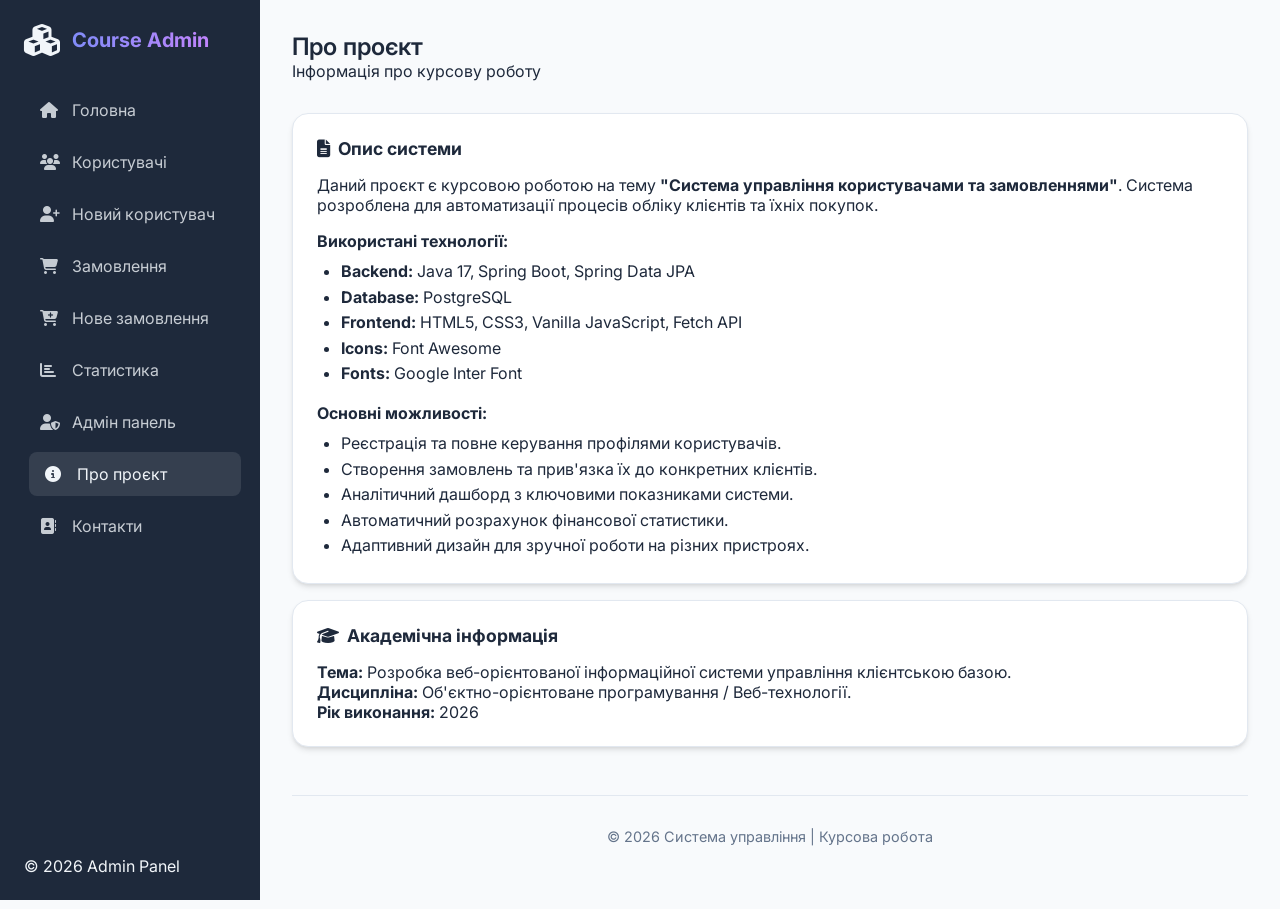
==== src/main/resources/static/about.html @ dce7942c "Initial commit" ====
<!DOCTYPE html>
<html lang="uk">
<head>
    <meta charset="UTF-8">
    <meta name="viewport" content="width=device-width, initial-scale=1.0">
    <title>Про проєкт | Система управління</title>
    <link rel="stylesheet" href="style.css">
    <link href="https://fonts.googleapis.com/css2?family=Inter:wght@300;400;500;600;700&display=swap" rel="stylesheet">
    <link rel="stylesheet" href="https://cdnjs.cloudflare.com/ajax/libs/font-awesome/6.4.0/css/all.min.css">
</head>
<body>
    <nav class="sidebar" id="sidebar"></nav>

    <div class="main-wrapper">
        <header>
            <div class="page-title">
                <h1>Про проєкт</h1>
                <p>Інформація про курсову роботу</p>
            </div>
        </header>

        <div class="card">
            <h3><i class="fas fa-file-alt"></i> Опис системи</h3>
            <p>Даний проєкт є курсовою роботою на тему <strong>"Система управління користувачами та замовленнями"</strong>. Система розроблена для автоматизації процесів обліку клієнтів та їхніх покупок.</p>
            
            <h4 class="mt-4">Використані технології:</h4>
            <ul style="margin-left: 1.5rem; margin-top: 0.5rem; line-height: 1.6;">
                <li><strong>Backend:</strong> Java 17, Spring Boot, Spring Data JPA</li>
                <li><strong>Database:</strong> PostgreSQL</li>
                <li><strong>Frontend:</strong> HTML5, CSS3, Vanilla JavaScript, Fetch API</li>
                <li><strong>Icons:</strong> Font Awesome</li>
                <li><strong>Fonts:</strong> Google Inter Font</li>
            </ul>

            <h4 class="mt-4">Основні можливості:</h4>
            <ul style="margin-left: 1.5rem; margin-top: 0.5rem; line-height: 1.6;">
                <li>Реєстрація та повне керування профілями користувачів.</li>
                <li>Створення замовлень та прив'язка їх до конкретних клієнтів.</li>
                <li>Аналітичний дашборд з ключовими показниками системи.</li>
                <li>Автоматичний розрахунок фінансової статистики.</li>
                <li>Адаптивний дизайн для зручної роботи на різних пристроях.</li>
            </ul>
        </div>

        <div class="card mt-4">
            <h3><i class="fas fa-graduation-cap"></i> Академічна інформація</h3>
            <p><strong>Тема:</strong> Розробка веб-орієнтованої інформаційної системи управління клієнтською базою.</p>
            <p><strong>Дисципліна:</strong> Об'єктно-орієнтоване програмування / Веб-технології.</p>
            <p><strong>Рік виконання:</strong> 2026</p>
        </div>

        <footer>
            <p>&copy; 2026 Система управління | Курсова робота</p>
        </footer>
    </div>

    <script src="app.js"></script>
</body>
</html>
---- src/main/resources/static/style.css ----
:root {
    --primary-color: #6366f1;
    --primary-hover: #4f46e5;
    --secondary-color: #a855f7;
    --bg-color: #f8fafc;
    --sidebar-bg: #1e293b;
    --sidebar-text: #f1f5f9;
    --card-bg: #ffffff;
    --text-main: #1e293b;
    --text-muted: #64748b;
    --success: #10b981;
    --danger: #ef4444;
    --warning: #f59e0b;
    --border-color: #e2e8f0;
    --shadow: 0 4px 6px -1px rgb(0 0 0 / 0.1), 0 2px 4px -2px rgb(0 0 0 / 0.1);
    --transition: all 0.3s ease;
}

* {
    margin: 0;
    padding: 0;
    box-sizing: border-box;
    font-family: 'Inter', sans-serif;
}

body {
    background-color: var(--bg-color);
    color: var(--text-main);
    display: flex;
    min-height: 100vh;
}

/* Sidebar Styles */
.sidebar {
    width: 260px;
    background-color: var(--sidebar-bg);
    color: var(--sidebar-text);
    padding: 1.5rem;
    display: flex;
    flex-direction: column;
    position: fixed;
    height: 100vh;
    z-index: 100;
}

.sidebar-header {
    margin-bottom: 2rem;
    display: flex;
    align-items: center;
    gap: 0.75rem;
}

.sidebar-header h2 {
    font-size: 1.25rem;
    font-weight: 700;
    background: linear-gradient(to right, #818cf8, #c084fc);
    -webkit-background-clip: text;
    -webkit-text-fill-color: transparent;
}

.nav-menu {
    list-style: none;
    flex-grow: 1;
}

.nav-item {
    margin-bottom: 0.5rem;
}

.nav-link {
    display: flex;
    align-items: center;
    gap: 0.75rem;
    padding: 0.75rem 1rem;
    color: var(--sidebar-text);
    text-decoration: none;
    border-radius: 0.5rem;
    transition: var(--transition);
    opacity: 0.8;
}

.nav-link:hover, .nav-link.active {
    background-color: rgba(255, 255, 255, 0.1);
    opacity: 1;
    transform: translateX(5px);
}

.nav-link i {
    width: 20px;
}

/* Main Content Area */
.main-wrapper {
    margin-left: 260px;
    flex-grow: 1;
    padding: 2rem;
}

header {
    display: flex;
    justify-content: space-between;
    align-items: center;
    margin-bottom: 2rem;
}

.page-title h1 {
    font-size: 1.5rem;
    font-weight: 600;
}

.user-profile {
    display: flex;
    align-items: center;
    gap: 1rem;
}

/* Cards & Grid */
.grid {
    display: grid;
    grid-template-columns: repeat(auto-fit, minmax(300px, 1fr));
    gap: 1.5rem;
    margin-bottom: 2rem;
}

.card {
    background: var(--card-bg);
    padding: 1.5rem;
    border-radius: 1rem;
    box-shadow: var(--shadow);
    border: 1px solid var(--border-color);
    animation: fadeIn 0.5s ease;
}

.card h3 {
    margin-bottom: 1rem;
    font-size: 1.1rem;
    color: var(--text-main);
    display: flex;
    align-items: center;
    gap: 0.5rem;
}

.stat-value {
    font-size: 2rem;
    font-weight: 700;
    color: var(--primary-color);
}

/* Forms */
.form-group {
    margin-bottom: 1.25rem;
}

label {
    display: block;
    margin-bottom: 0.5rem;
    font-weight: 500;
    font-size: 0.9rem;
}

input, select, textarea {
    width: 100%;
    padding: 0.75rem 1rem;
    border: 1px solid var(--border-color);
    border-radius: 0.5rem;
    outline: none;
    transition: var(--transition);
}

input:focus {
    border-color: var(--primary-color);
    box-shadow: 0 0 0 3px rgba(99, 102, 241, 0.2);
}

/* Buttons */
.btn {
    padding: 0.75rem 1.5rem;
    border-radius: 0.5rem;
    border: none;
    font-weight: 600;
    cursor: pointer;
    transition: var(--transition);
    display: inline-flex;
    align-items: center;
    gap: 0.5rem;
    text-decoration: none;
}

.btn-primary {
    background-color: var(--primary-color);
    color: white;
}

.btn-primary:hover {
    background-color: var(--primary-hover);
}

.btn-danger {
    background-color: var(--danger);
    color: white;
}

.btn-success {
    background-color: var(--success);
    color: white;
}

.btn-sm {
    padding: 0.4rem 0.8rem;
    font-size: 0.85rem;
}

/* Tables */
.table-container {
    overflow-x: auto;
}

table {
    width: 100%;
    border-collapse: collapse;
    margin-top: 1rem;
}

th {
    text-align: left;
    padding: 1rem;
    background-color: #f1f5f9;
    font-weight: 600;
    color: var(--text-muted);
    font-size: 0.85rem;
    text-transform: uppercase;
}

td {
    padding: 1rem;
    border-bottom: 1px solid var(--border-color);
    font-size: 0.95rem;
}

tr:hover {
    background-color: #f8fafc;
}

/* Status Badges */
.badge {
    padding: 0.25rem 0.6rem;
    border-radius: 1rem;
    font-size: 0.75rem;
    font-weight: 600;
}

.badge-new { background: #e0f2fe; color: #0369a1; }
.badge-done { background: #dcfce7; color: #15803d; }

/* Utilities */
.text-center { text-align: center; }
.mt-4 { margin-top: 1rem; }

@keyframes fadeIn {
    from { opacity: 0; transform: translateY(10px); }
    to { opacity: 1; transform: translateY(0); }
}

/* Notifications */
#notification {
    position: fixed;
    top: 20px;
    right: 20px;
    padding: 1rem 2rem;
    border-radius: 0.5rem;
    color: white;
    box-shadow: var(--shadow);
    z-index: 1000;
    display: none;
    animation: slideIn 0.3s ease;
}

@keyframes slideIn {
    from { transform: translateX(100%); }
    to { transform: translateX(0); }
}

/* Loader */
.loader {
    width: 48px;
    height: 48px;
    border: 5px solid #FFF;
    border-bottom-color: var(--primary-color);
    border-radius: 50%;
    display: inline-block;
    box-sizing: border-box;
    animation: rotation 1s linear infinite;
}

@keyframes rotation {
    0% { transform: rotate(0deg); }
    100% { transform: rotate(360deg); }
}

.loading-overlay {
    position: fixed;
    top: 0; left: 0; width: 100%; height: 100%;
    background: rgba(255,255,255,0.7);
    display: flex;
    justify-content: center;
    align-items: center;
    z-index: 9999;
    display: none;
}

/* Footer */
footer {
    margin-top: 3rem;
    padding: 2rem 0;
    border-top: 1px solid var(--border-color);
    color: var(--text-muted);
    font-size: 0.9rem;
    text-align: center;
}

/* Responsive */
@media (max-width: 768px) {
    .sidebar {
        width: 70px;
        padding: 1rem 0.5rem;
    }
    .sidebar-header h2, .nav-link span {
        display: none;
    }
    .main-wrapper {
        margin-left: 70px;
    }
}
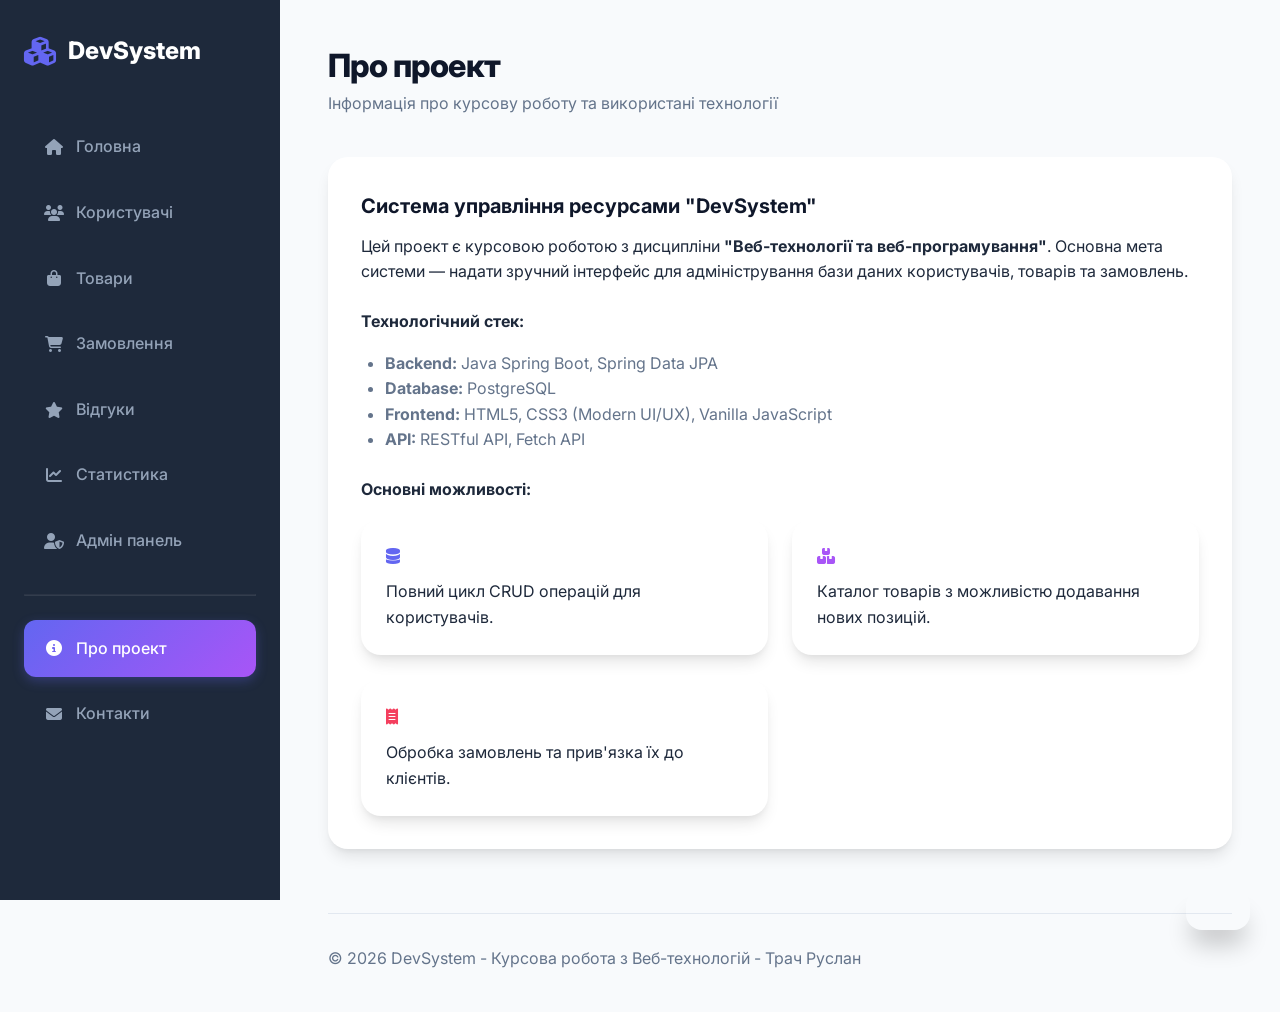
==== commit 2931af71: "Kursova" ====
--- a/src/main/resources/static/about.html
+++ b/src/main/resources/static/about.html
@@ -3,57 +3,59 @@
 <head>
     <meta charset="UTF-8">
     <meta name="viewport" content="width=device-width, initial-scale=1.0">
-    <title>Про проєкт | Система управління</title>
+    <title>DevSystem | Про проект</title>
     <link rel="stylesheet" href="style.css">
-    <link href="https://fonts.googleapis.com/css2?family=Inter:wght@300;400;500;600;700&display=swap" rel="stylesheet">
+    <link href="https://fonts.googleapis.com/css2?family=Inter:wght@300;400;500;600;700;800&display=swap" rel="stylesheet">
     <link rel="stylesheet" href="https://cdnjs.cloudflare.com/ajax/libs/font-awesome/6.4.0/css/all.min.css">
 </head>
 <body>
-    <nav class="sidebar" id="sidebar"></nav>
+    <div class="app-container">
+        <aside class="sidebar" id="sidebar"></aside>
 
-    <div class="main-wrapper">
-        <header>
-            <div class="page-title">
-                <h1>Про проєкт</h1>
-                <p>Інформація про курсову роботу</p>
+        <main class="main-content">
+            <header>
+                <div class="page-title animate">
+                    <h1>Про проект</h1>
+                    <p>Інформація про курсову роботу та використані технології</p>
+                </div>
+            </header>
+
+            <div class="card animate">
+                <h3 class="card-title">Система управління ресурсами "DevSystem"</h3>
+                <p>Цей проект є курсовою роботою з дисципліни <strong>"Веб-технології та веб-програмування"</strong>. Основна мета системи — надати зручний інтерфейс для адміністрування бази даних користувачів, товарів та замовлень.</p>
+                
+                <h4 style="margin: 1.5rem 0 1rem;">Технологічний стек:</h4>
+                <ul style="list-style: disc; margin-left: 1.5rem; color: var(--text-muted);">
+                    <li><strong>Backend:</strong> Java Spring Boot, Spring Data JPA</li>
+                    <li><strong>Database:</strong> PostgreSQL</li>
+                    <li><strong>Frontend:</strong> HTML5, CSS3 (Modern UI/UX), Vanilla JavaScript</li>
+                    <li><strong>API:</strong> RESTful API, Fetch API</li>
+                </ul>
+
+                <h4 style="margin: 1.5rem 0 1rem;">Основні можливості:</h4>
+                <div class="grid">
+                    <div class="card" style="padding: 1.5rem;">
+                        <i class="fas fa-database" style="color: var(--primary);"></i>
+                        <p style="margin-top: 10px;">Повний цикл CRUD операцій для користувачів.</p>
+                    </div>
+                    <div class="card" style="padding: 1.5rem;">
+                        <i class="fas fa-boxes" style="color: var(--secondary);"></i>
+                        <p style="margin-top: 10px;">Каталог товарів з можливістю додавання нових позицій.</p>
+                    </div>
+                    <div class="card" style="padding: 1.5rem;">
+                        <i class="fas fa-receipt" style="color: var(--accent);"></i>
+                        <p style="margin-top: 10px;">Обробка замовлень та прив'язка їх до клієнтів.</p>
+                    </div>
+                </div>
             </div>
-        </header>
 
-        <div class="card">
-            <h3><i class="fas fa-file-alt"></i> Опис системи</h3>
-            <p>Даний проєкт є курсовою роботою на тему <strong>"Система управління користувачами та замовленнями"</strong>. Система розроблена для автоматизації процесів обліку клієнтів та їхніх покупок.</p>
-            
-            <h4 class="mt-4">Використані технології:</h4>
-            <ul style="margin-left: 1.5rem; margin-top: 0.5rem; line-height: 1.6;">
-                <li><strong>Backend:</strong> Java 17, Spring Boot, Spring Data JPA</li>
-                <li><strong>Database:</strong> PostgreSQL</li>
-                <li><strong>Frontend:</strong> HTML5, CSS3, Vanilla JavaScript, Fetch API</li>
-                <li><strong>Icons:</strong> Font Awesome</li>
-                <li><strong>Fonts:</strong> Google Inter Font</li>
-            </ul>
-
-            <h4 class="mt-4">Основні можливості:</h4>
-            <ul style="margin-left: 1.5rem; margin-top: 0.5rem; line-height: 1.6;">
-                <li>Реєстрація та повне керування профілями користувачів.</li>
-                <li>Створення замовлень та прив'язка їх до конкретних клієнтів.</li>
-                <li>Аналітичний дашборд з ключовими показниками системи.</li>
-                <li>Автоматичний розрахунок фінансової статистики.</li>
-                <li>Адаптивний дизайн для зручної роботи на різних пристроях.</li>
-            </ul>
-        </div>
-
-        <div class="card mt-4">
-            <h3><i class="fas fa-graduation-cap"></i> Академічна інформація</h3>
-            <p><strong>Тема:</strong> Розробка веб-орієнтованої інформаційної системи управління клієнтською базою.</p>
-            <p><strong>Дисципліна:</strong> Об'єктно-орієнтоване програмування / Веб-технології.</p>
-            <p><strong>Рік виконання:</strong> 2026</p>
-        </div>
-
-        <footer>
-            <p>&copy; 2026 Система управління | Курсова робота</p>
-        </footer>
+            <footer style="margin-top: 4rem; padding-top: 2rem; border-top: 1px solid var(--border); color: var(--text-muted);">
+                <p>&copy; 2026 DevSystem - Курсова робота з Веб-технологій - Трач Руслан</p>
+            </footer>
+        </main>
     </div>
 
+    <div id="notification"></div>
     <script src="app.js"></script>
 </body>
-</html>
+</html>
--- a/src/main/resources/static/style.css
+++ b/src/main/resources/static/style.css
@@ -1,333 +1,453 @@
 :root {
-    --primary-color: #6366f1;
-    --primary-hover: #4f46e5;
-    --secondary-color: #a855f7;
-    --bg-color: #f8fafc;
-    --sidebar-bg: #1e293b;
-    --sidebar-text: #f1f5f9;
-    --card-bg: #ffffff;
+    --primary: #6366f1;
+    --primary-dark: #4f46e5;
+    --secondary: #a855f7;
+    --accent: #f43f5e;
+    --bg-body: #f8fafc;
+    --bg-card: #ffffff;
     --text-main: #1e293b;
     --text-muted: #64748b;
-    --success: #10b981;
-    --danger: #ef4444;
-    --warning: #f59e0b;
-    --border-color: #e2e8f0;
-    --shadow: 0 4px 6px -1px rgb(0 0 0 / 0.1), 0 2px 4px -2px rgb(0 0 0 / 0.1);
-    --transition: all 0.3s ease;
+    --border: #e2e8f0;
+    --shadow: 0 10px 15px -3px rgba(0, 0, 0, 0.1), 0 4px 6px -2px rgba(0, 0, 0, 0.05);
+    --gradient: linear-gradient(135deg, #6366f1 0%, #a855f7 100%);
+    --gradient-hover: linear-gradient(135deg, #4f46e5 0%, #9333ea 100%);
 }
 
 * {
     margin: 0;
     padding: 0;
     box-sizing: border-box;
+}
+
+body {
     font-family: 'Inter', sans-serif;
-}
-
-body {
-    background-color: var(--bg-color);
+    background-color: var(--bg-body);
     color: var(--text-main);
+    line-height: 1.6;
+    overflow-x: hidden;
+}
+
+a {
+    text-decoration: none;
+    color: inherit;
+}
+
+ul {
+    list-style: none;
+}
+
+/* Layout */
+.app-container {
     display: flex;
     min-height: 100vh;
 }
 
-/* Sidebar Styles */
+/* Sidebar */
 .sidebar {
-    width: 260px;
-    background-color: var(--sidebar-bg);
-    color: var(--sidebar-text);
-    padding: 1.5rem;
-    display: flex;
-    flex-direction: column;
+    width: 280px;
+    background: #1e293b;
+    color: #f1f5f9;
+    padding: 2rem 1.5rem;
     position: fixed;
     height: 100vh;
     z-index: 100;
-}
-
-.sidebar-header {
+    transition: transform 0.3s ease;
+}
+
+.logo {
+    display: flex;
+    align-items: center;
+    gap: 12px;
+    font-size: 1.5rem;
+    font-weight: 800;
+    margin-bottom: 3rem;
+    color: white;
+}
+
+.logo i {
+    color: var(--primary);
+    font-size: 1.8rem;
+}
+
+.nav-menu {
+    display: flex;
+    flex-direction: column;
+    gap: 0.5rem;
+}
+
+.nav-link {
+    display: flex;
+    align-items: center;
+    gap: 12px;
+    padding: 1rem 1.25rem;
+    border-radius: 12px;
+    color: #94a3b8;
+    font-weight: 500;
+    transition: all 0.3s ease;
+}
+
+.nav-link i {
+    width: 20px;
+    text-align: center;
+}
+
+.nav-link:hover {
+    background: rgba(255, 255, 255, 0.05);
+    color: white;
+    transform: translateX(5px);
+}
+
+.nav-link.active {
+    background: var(--gradient);
+    color: white;
+    box-shadow: 0 4px 12px rgba(99, 102, 241, 0.3);
+}
+
+/* Main Content */
+.main-content {
+    flex: 1;
+    margin-left: 280px;
+    padding: 2.5rem 3rem;
+    width: calc(100% - 280px);
+}
+
+header {
+    margin-bottom: 2.5rem;
+    display: flex;
+    justify-content: space-between;
+    align-items: center;
+}
+
+.page-title h1 {
+    font-size: 2rem;
+    font-weight: 800;
+    color: #0f172a;
+    letter-spacing: -0.025em;
+}
+
+.page-title p {
+    color: var(--text-muted);
+}
+
+/* Hero Section */
+.hero {
+    background: var(--gradient);
+    padding: 4rem 3rem;
+    border-radius: 24px;
+    color: white;
+    text-align: left;
+    margin-bottom: 3rem;
+    position: relative;
+    overflow: hidden;
+    box-shadow: 0 20px 25px -5px rgba(99, 102, 241, 0.2);
+}
+
+.hero::after {
+    content: '';
+    position: absolute;
+    top: -50%;
+    right: -10%;
+    width: 400px;
+    height: 400px;
+    background: rgba(255, 255, 255, 0.1);
+    border-radius: 50%;
+}
+
+.hero h2 {
+    font-size: 2.75rem;
+    margin-bottom: 1rem;
+    max-width: 600px;
+}
+
+.hero p {
+    font-size: 1.125rem;
+    opacity: 0.9;
+    max-width: 500px;
     margin-bottom: 2rem;
-    display: flex;
-    align-items: center;
-    gap: 0.75rem;
-}
-
-.sidebar-header h2 {
+}
+
+/* Stats Cards */
+.stats-grid {
+    display: grid;
+    grid-template-columns: repeat(auto-fit, minmax(240px, 1fr));
+    gap: 1.5rem;
+    margin-bottom: 3rem;
+}
+
+.stat-card {
+    background: white;
+    padding: 1.5rem;
+    border-radius: 20px;
+    box-shadow: var(--shadow);
+    display: flex;
+    align-items: center;
+    gap: 1.25rem;
+}
+
+.stat-icon {
+    width: 56px;
+    height: 56px;
+    border-radius: 16px;
+    display: flex;
+    align-items: center;
+    justify-content: center;
+    font-size: 1.5rem;
+}
+
+.stat-info h3 {
+    font-size: 0.875rem;
+    color: var(--text-muted);
+    font-weight: 500;
+}
+
+.stat-info .value {
+    font-size: 1.5rem;
+    font-weight: 700;
+    color: #0f172a;
+}
+
+/* Grid for general content */
+.grid {
+    display: grid;
+    grid-template-columns: repeat(auto-fill, minmax(320px, 1fr));
+    gap: 1.5rem;
+}
+
+.card {
+    background: var(--bg-card);
+    padding: 2rem;
+    border-radius: 20px;
+    box-shadow: var(--shadow);
+    transition: all 0.3s ease;
+    border: 1px solid transparent;
+}
+
+.card:hover {
+    transform: translateY(-8px);
+    border-color: var(--border);
+}
+
+.card-icon {
+    font-size: 2rem;
+    color: var(--primary);
+    margin-bottom: 1.5rem;
+}
+
+.card-title {
     font-size: 1.25rem;
     font-weight: 700;
-    background: linear-gradient(to right, #818cf8, #c084fc);
-    -webkit-background-clip: text;
-    -webkit-text-fill-color: transparent;
-}
-
-.nav-menu {
-    list-style: none;
-    flex-grow: 1;
-}
-
-.nav-item {
-    margin-bottom: 0.5rem;
-}
-
-.nav-link {
-    display: flex;
-    align-items: center;
-    gap: 0.75rem;
-    padding: 0.75rem 1rem;
-    color: var(--sidebar-text);
-    text-decoration: none;
-    border-radius: 0.5rem;
-    transition: var(--transition);
-    opacity: 0.8;
-}
-
-.nav-link:hover, .nav-link.active {
-    background-color: rgba(255, 255, 255, 0.1);
-    opacity: 1;
-    transform: translateX(5px);
-}
-
-.nav-link i {
-    width: 20px;
-}
-
-/* Main Content Area */
-.main-wrapper {
-    margin-left: 260px;
-    flex-grow: 1;
-    padding: 2rem;
-}
-
-header {
-    display: flex;
-    justify-content: space-between;
-    align-items: center;
-    margin-bottom: 2rem;
-}
-
-.page-title h1 {
-    font-size: 1.5rem;
-    font-weight: 600;
-}
-
-.user-profile {
-    display: flex;
-    align-items: center;
-    gap: 1rem;
-}
-
-/* Cards & Grid */
-.grid {
-    display: grid;
-    grid-template-columns: repeat(auto-fit, minmax(300px, 1fr));
-    gap: 1.5rem;
-    margin-bottom: 2rem;
-}
-
-.card {
-    background: var(--card-bg);
-    padding: 1.5rem;
-    border-radius: 1rem;
+    margin-bottom: 0.75rem;
+    color: #0f172a;
+}
+
+/* Table Design */
+.table-container {
+    background: white;
+    border-radius: 20px;
     box-shadow: var(--shadow);
-    border: 1px solid var(--border-color);
-    animation: fadeIn 0.5s ease;
-}
-
-.card h3 {
-    margin-bottom: 1rem;
-    font-size: 1.1rem;
-    color: var(--text-main);
-    display: flex;
-    align-items: center;
-    gap: 0.5rem;
-}
-
-.stat-value {
-    font-size: 2rem;
-    font-weight: 700;
-    color: var(--primary-color);
-}
-
-/* Forms */
-.form-group {
-    margin-bottom: 1.25rem;
-}
-
-label {
-    display: block;
-    margin-bottom: 0.5rem;
-    font-weight: 500;
-    font-size: 0.9rem;
-}
-
-input, select, textarea {
-    width: 100%;
-    padding: 0.75rem 1rem;
-    border: 1px solid var(--border-color);
-    border-radius: 0.5rem;
-    outline: none;
-    transition: var(--transition);
-}
-
-input:focus {
-    border-color: var(--primary-color);
-    box-shadow: 0 0 0 3px rgba(99, 102, 241, 0.2);
-}
-
-/* Buttons */
-.btn {
-    padding: 0.75rem 1.5rem;
-    border-radius: 0.5rem;
-    border: none;
-    font-weight: 600;
-    cursor: pointer;
-    transition: var(--transition);
-    display: inline-flex;
-    align-items: center;
-    gap: 0.5rem;
-    text-decoration: none;
-}
-
-.btn-primary {
-    background-color: var(--primary-color);
-    color: white;
-}
-
-.btn-primary:hover {
-    background-color: var(--primary-hover);
-}
-
-.btn-danger {
-    background-color: var(--danger);
-    color: white;
-}
-
-.btn-success {
-    background-color: var(--success);
-    color: white;
-}
-
-.btn-sm {
-    padding: 0.4rem 0.8rem;
-    font-size: 0.85rem;
-}
-
-/* Tables */
-.table-container {
-    overflow-x: auto;
+    overflow: hidden;
+    margin-top: 2rem;
 }
 
 table {
     width: 100%;
     border-collapse: collapse;
-    margin-top: 1rem;
 }
 
 th {
+    background: #f8fafc;
+    padding: 1.25rem 1.5rem;
     text-align: left;
-    padding: 1rem;
-    background-color: #f1f5f9;
+    font-size: 0.75rem;
+    font-weight: 700;
+    text-transform: uppercase;
+    color: #64748b;
+    border-bottom: 1px solid var(--border);
+}
+
+td {
+    padding: 1.25rem 1.5rem;
+    border-bottom: 1px solid var(--border);
+    font-size: 0.9375rem;
+}
+
+tr:last-child td {
+    border-bottom: none;
+}
+
+tr:hover td {
+    background: #f8fafc;
+}
+
+/* Form Styling */
+.form-container {
+    max-width: 700px;
+    margin: 0 auto;
+    background: white;
+    padding: 3rem;
+    border-radius: 24px;
+    box-shadow: var(--shadow);
+}
+
+.form-group {
+    margin-bottom: 1.5rem;
+}
+
+.form-group label {
+    display: block;
+    margin-bottom: 0.5rem;
     font-weight: 600;
-    color: var(--text-muted);
-    font-size: 0.85rem;
-    text-transform: uppercase;
-}
-
-td {
-    padding: 1rem;
-    border-bottom: 1px solid var(--border-color);
-    font-size: 0.95rem;
-}
-
-tr:hover {
-    background-color: #f8fafc;
-}
-
-/* Status Badges */
+    font-size: 0.875rem;
+    color: #334155;
+}
+
+.form-group input, 
+.form-group select, 
+.form-group textarea {
+    width: 100%;
+    padding: 0.875rem 1.25rem;
+    border: 2px solid #e2e8f0;
+    border-radius: 12px;
+    font-family: inherit;
+    font-size: 1rem;
+    transition: all 0.2s;
+}
+
+.form-group input:focus {
+    outline: none;
+    border-color: var(--primary);
+    box-shadow: 0 0 0 4px rgba(99, 102, 241, 0.1);
+}
+
+/* Button UI */
+.btn {
+    display: inline-flex;
+    align-items: center;
+    justify-content: center;
+    gap: 8px;
+    padding: 0.875rem 1.75rem;
+    border-radius: 12px;
+    font-weight: 700;
+    cursor: pointer;
+    transition: all 0.3s;
+    border: none;
+    font-family: inherit;
+    font-size: 0.9375rem;
+}
+
+.btn-primary {
+    background: var(--gradient);
+    color: white;
+}
+
+.btn-primary:hover {
+    background: var(--gradient-hover);
+    transform: translateY(-2px);
+    box-shadow: 0 10px 15px -3px rgba(99, 102, 241, 0.4);
+}
+
+.btn-danger {
+    background: #fee2e2;
+    color: #ef4444;
+}
+
+.btn-danger:hover {
+    background: #ef4444;
+    color: white;
+}
+
+.btn-outline {
+    background: transparent;
+    border: 2px solid var(--border);
+    color: var(--text-main);
+}
+
+.btn-outline:hover {
+    background: #f1f5f9;
+}
+
+/* Badges */
 .badge {
-    padding: 0.25rem 0.6rem;
-    border-radius: 1rem;
+    padding: 0.375rem 0.75rem;
+    border-radius: 8px;
     font-size: 0.75rem;
-    font-weight: 600;
-}
-
-.badge-new { background: #e0f2fe; color: #0369a1; }
-.badge-done { background: #dcfce7; color: #15803d; }
-
-/* Utilities */
-.text-center { text-align: center; }
-.mt-4 { margin-top: 1rem; }
-
-@keyframes fadeIn {
-    from { opacity: 0; transform: translateY(10px); }
-    to { opacity: 1; transform: translateY(0); }
+    font-weight: 700;
+}
+
+.badge-new { background: #dcfce7; color: #15803d; }
+.badge-pending { background: #fef9c3; color: #a16207; }
+
+/* Product Card specific */
+.product-card {
+    padding: 0;
+    overflow: hidden;
+}
+
+.product-img {
+    height: 200px;
+    background: #f1f5f9;
+    display: flex;
+    align-items: center;
+    justify-content: center;
+    font-size: 3rem;
+    color: #94a3b8;
+}
+
+.product-content {
+    padding: 1.5rem;
+}
+
+.product-price {
+    font-size: 1.25rem;
+    font-weight: 800;
+    color: var(--primary);
+    margin: 0.5rem 0;
 }
 
 /* Notifications */
 #notification {
     position: fixed;
-    top: 20px;
-    right: 20px;
-    padding: 1rem 2rem;
-    border-radius: 0.5rem;
-    color: white;
-    box-shadow: var(--shadow);
+    bottom: 30px;
+    right: 30px;
+    padding: 1.25rem 2rem;
+    border-radius: 16px;
+    color: white;
+    font-weight: 600;
+    box-shadow: 0 20px 25px -5px rgba(0, 0, 0, 0.2);
+    transform: translateY(150%);
+    transition: transform 0.4s cubic-bezier(0.175, 0.885, 0.32, 1.275);
     z-index: 1000;
-    display: none;
-    animation: slideIn 0.3s ease;
-}
-
-@keyframes slideIn {
-    from { transform: translateX(100%); }
-    to { transform: translateX(0); }
-}
-
-/* Loader */
-.loader {
-    width: 48px;
-    height: 48px;
-    border: 5px solid #FFF;
-    border-bottom-color: var(--primary-color);
-    border-radius: 50%;
-    display: inline-block;
-    box-sizing: border-box;
-    animation: rotation 1s linear infinite;
-}
-
-@keyframes rotation {
-    0% { transform: rotate(0deg); }
-    100% { transform: rotate(360deg); }
-}
-
-.loading-overlay {
-    position: fixed;
-    top: 0; left: 0; width: 100%; height: 100%;
-    background: rgba(255,255,255,0.7);
-    display: flex;
-    justify-content: center;
-    align-items: center;
-    z-index: 9999;
-    display: none;
-}
-
-/* Footer */
-footer {
-    margin-top: 3rem;
-    padding: 2rem 0;
-    border-top: 1px solid var(--border-color);
-    color: var(--text-muted);
-    font-size: 0.9rem;
-    text-align: center;
-}
-
-/* Responsive */
+    display: flex;
+    align-items: center;
+    gap: 12px;
+}
+
+#notification.show { transform: translateY(0); }
+.success { background: #10b981; }
+.error { background: #ef4444; }
+
+/* Responsive Adjustments */
+@media (max-width: 1200px) {
+    .sidebar { width: 100px; padding: 2rem 0.75rem; }
+    .logo span, .nav-link span { display: none; }
+    .logo { justify-content: center; margin-bottom: 2rem; }
+    .nav-link { justify-content: center; padding: 1.25rem; }
+    .main-content { margin-left: 100px; width: calc(100% - 100px); }
+}
+
 @media (max-width: 768px) {
-    .sidebar {
-        width: 70px;
-        padding: 1rem 0.5rem;
-    }
-    .sidebar-header h2, .nav-link span {
-        display: none;
-    }
-    .main-wrapper {
-        margin-left: 70px;
-    }
-}
+    .sidebar { transform: translateX(-100%); }
+    .main-content { margin-left: 0; width: 100%; padding: 1.5rem; }
+    .hero { padding: 3rem 2rem; }
+    .hero h2 { font-size: 2rem; }
+}
+
+/* Animation */
+@keyframes fadeIn {
+    from { opacity: 0; transform: translateY(20px); }
+    to { opacity: 1; transform: translateY(0); }
+}
+
+.animate {
+    animation: fadeIn 0.6s ease-out forwards;
+}
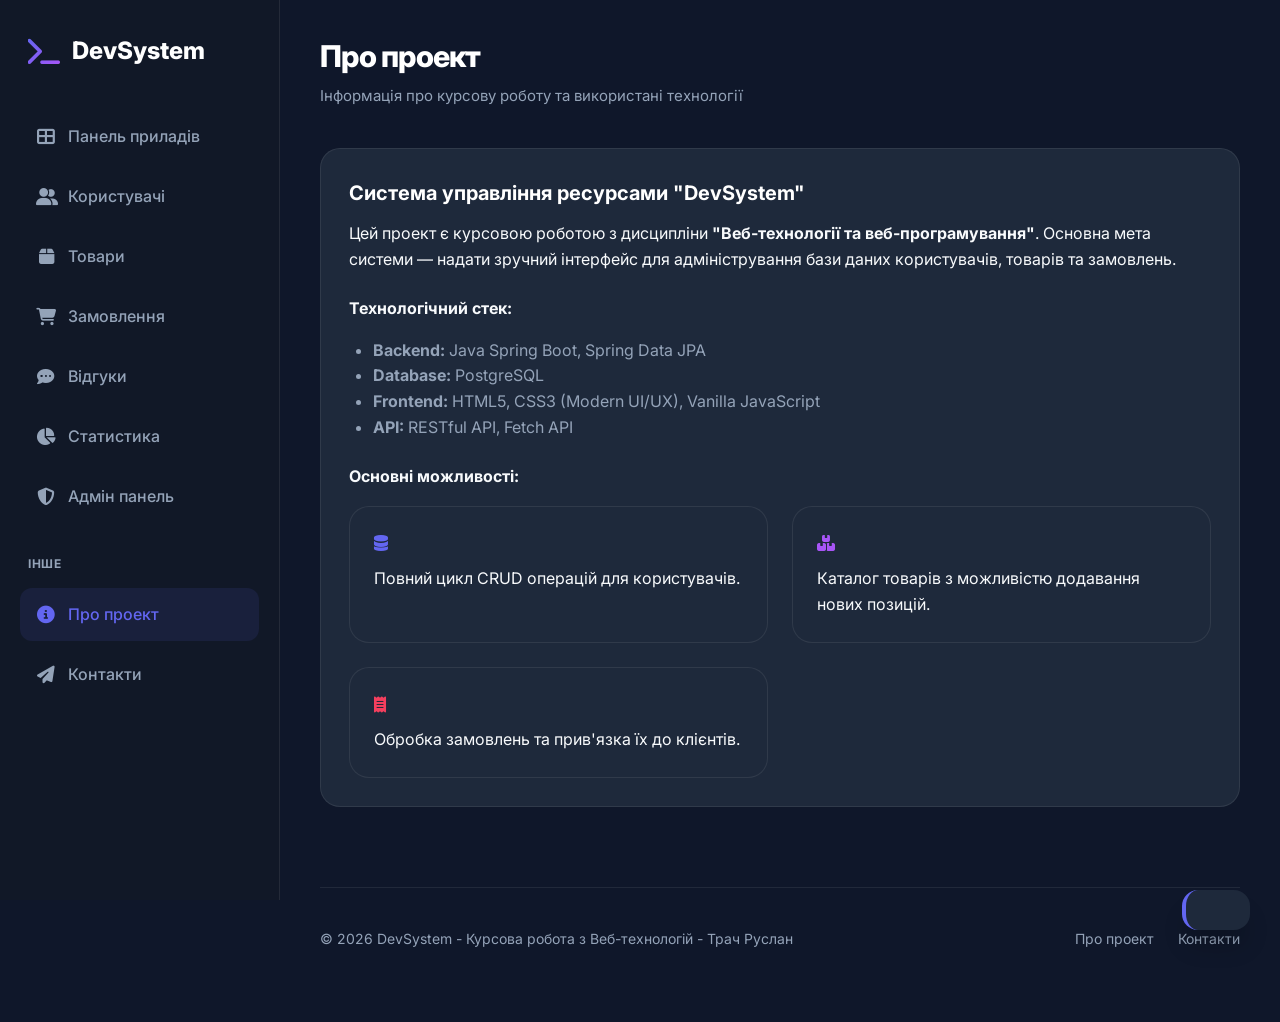
==== commit 5d06472f: "UI/UX improvements" ====
--- a/src/main/resources/static/about.html
+++ b/src/main/resources/static/about.html
@@ -49,8 +49,12 @@
                 </div>
             </div>
 
-            <footer style="margin-top: 4rem; padding-top: 2rem; border-top: 1px solid var(--border); color: var(--text-muted);">
+            <footer class="main-footer animate">
                 <p>&copy; 2026 DevSystem - Курсова робота з Веб-технологій - Трач Руслан</p>
+                <div class="footer-links">
+                    <a href="about.html">Про проект</a>
+                    <a href="contacts.html">Контакти</a>
+                </div>
             </footer>
         </main>
     </div>
--- a/src/main/resources/static/style.css
+++ b/src/main/resources/static/style.css
@@ -1,16 +1,440 @@
 :root {
     --primary: #6366f1;
     --primary-dark: #4f46e5;
+    --primary-light: rgba(99, 102, 241, 0.1);
     --secondary: #a855f7;
     --accent: #f43f5e;
-    --bg-body: #f8fafc;
-    --bg-card: #ffffff;
-    --text-main: #1e293b;
-    --text-muted: #64748b;
-    --border: #e2e8f0;
+    --success: #10b981;
+    --warning: #f59e0b;
+    --danger: #ef4444;
+    
+    --bg-body: #0f172a;
+    --bg-card: #1e293b;
+    --bg-sidebar: #111827;
+    
+    --text-main: #f8fafc;
+    --text-muted: #94a3b8;
+    --text-inverse: #0f172a;
+    
+    --border: rgba(255, 255, 255, 0.08);
+    --input-bg: #0f172a;
+    
+    --shadow-sm: 0 1px 2px 0 rgba(0, 0, 0, 0.05);
     --shadow: 0 10px 15px -3px rgba(0, 0, 0, 0.1), 0 4px 6px -2px rgba(0, 0, 0, 0.05);
+    --shadow-lg: 0 20px 25px -5px rgba(0, 0, 0, 0.2), 0 10px 10px -5px rgba(0, 0, 0, 0.1);
+    
+    --glass: rgba(30, 41, 59, 0.7);
+    --glass-border: rgba(255, 255, 255, 0.05);
+    
     --gradient: linear-gradient(135deg, #6366f1 0%, #a855f7 100%);
     --gradient-hover: linear-gradient(135deg, #4f46e5 0%, #9333ea 100%);
+    
+    --radius-sm: 8px;
+    --radius-md: 12px;
+    --radius-lg: 20px;
+    --radius-xl: 28px;
+    
+    --premium-blue: linear-gradient(135deg, #6366f1 0%, #3b82f6 100%);
+    --premium-purple: linear-gradient(135deg, #a855f7 0%, #7c3aed 100%);
+    --premium-rose: linear-gradient(135deg, #f43f5e 0%, #fb7185 100%);
+}
+
+.bg-glow {
+    position: fixed;
+    top: 0;
+    left: 0;
+    width: 100%;
+    height: 100%;
+    background: radial-gradient(circle at 50% -20%, rgba(99, 102, 241, 0.15), transparent 70%),
+                radial-gradient(circle at 0% 100%, rgba(168, 85, 247, 0.1), transparent 50%);
+    z-index: -1;
+    pointer-events: none;
+}
+
+/* Typography & General */
+.premium-title {
+    font-size: 2.5rem;
+    font-weight: 800;
+    letter-spacing: -0.02em;
+    background: linear-gradient(to bottom, #fff 40%, #94a3b8 100%);
+    -webkit-background-clip: text;
+    -webkit-text-fill-color: transparent;
+}
+
+.text-gradient {
+    background: var(--gradient);
+    -webkit-background-clip: text;
+    -webkit-text-fill-color: transparent;
+}
+
+/* Buttons Expanded */
+.btn-lg {
+    padding: 0.8rem 1.8rem;
+    font-size: 1rem;
+    font-weight: 600;
+}
+
+.btn-round {
+    width: 42px;
+    height: 42px;
+    padding: 0;
+    display: flex;
+    align-items: center;
+    justify-content: center;
+    border-radius: 50%;
+}
+
+.btn-glass {
+    background: rgba(255, 255, 255, 0.05);
+    backdrop-filter: blur(10px);
+    border: 1px solid rgba(255, 255, 255, 0.1);
+    color: white;
+}
+
+.btn-glass:hover {
+    background: rgba(255, 255, 255, 0.1);
+    border-color: rgba(255, 255, 255, 0.2);
+}
+
+.btn-icon {
+    background: transparent;
+    border: none;
+    color: var(--text-muted);
+    padding: 0.4rem 0.8rem;
+    font-size: 0.85rem;
+    font-weight: 600;
+    cursor: pointer;
+    border-radius: var(--radius-sm);
+    transition: all 0.3s ease;
+}
+
+.btn-icon.active {
+    background: var(--primary-light);
+    color: var(--primary);
+}
+
+/* User Profile Header */
+.profile-pill {
+    display: flex;
+    align-items: center;
+    gap: 0.75rem;
+    background: var(--bg-card);
+    padding: 0.4rem 1rem 0.4rem 0.4rem;
+    border-radius: 100px;
+    border: 1px solid var(--border);
+}
+
+.avatar-sm {
+    width: 32px;
+    height: 32px;
+    border-radius: 50%;
+}
+
+.notification-dot {
+    position: absolute;
+    top: 8px;
+    right: 8px;
+    width: 8px;
+    height: 8px;
+    background: var(--accent);
+    border-radius: 50%;
+    border: 2px solid var(--bg-body);
+}
+
+/* Hero Premium */
+.hero-premium {
+    display: grid;
+    grid-template-columns: 1.2fr 0.8fr;
+    gap: 2rem;
+    background: linear-gradient(135deg, rgba(30, 41, 59, 0.4) 0%, rgba(15, 23, 42, 0.4) 100%);
+    backdrop-filter: blur(10px);
+    border: 1px solid var(--glass-border);
+    border-radius: var(--radius-xl);
+    padding: 3.5rem;
+    margin-bottom: 2.5rem;
+    position: relative;
+    overflow: hidden;
+}
+
+.hero-premium::before {
+    content: '';
+    position: absolute;
+    top: -50%;
+    right: -20%;
+    width: 400px;
+    height: 400px;
+    background: radial-gradient(circle, rgba(99, 102, 241, 0.15) 0%, transparent 70%);
+    z-index: 0;
+}
+
+.hero-content {
+    position: relative;
+    z-index: 1;
+}
+
+.hero-premium h2 {
+    font-size: 3.2rem;
+    line-height: 1.1;
+    margin-bottom: 1.5rem;
+    font-weight: 800;
+}
+
+.hero-premium p {
+    font-size: 1.2rem;
+    color: var(--text-muted);
+    max-width: 550px;
+    margin-bottom: 2.5rem;
+}
+
+.hero-visual {
+    position: relative;
+    display: flex;
+    justify-content: center;
+    align-items: center;
+}
+
+.floating-card {
+    position: absolute;
+    width: 60px;
+    height: 60px;
+    background: var(--glass);
+    backdrop-filter: blur(10px);
+    border: 1px solid var(--glass-border);
+    border-radius: 16px;
+    display: flex;
+    align-items: center;
+    justify-content: center;
+    font-size: 1.5rem;
+    color: white;
+    box-shadow: var(--shadow-lg);
+    animation: float 6s ease-in-out infinite;
+}
+
+.floating-card.c1 { top: 10%; left: 20%; animation-delay: 0s; color: var(--primary); }
+.floating-card.c2 { bottom: 20%; right: 10%; animation-delay: 2s; color: var(--secondary); }
+.floating-card.c3 { top: 40%; right: 30%; animation-delay: 4s; color: var(--success); }
+
+@keyframes float {
+    0%, 100% { transform: translateY(0) rotate(0); }
+    50% { transform: translateY(-20px) rotate(10deg); }
+}
+
+/* Stats Grid Premium */
+.stats-grid-premium {
+    display: grid;
+    grid-template-columns: repeat(auto-fit, minmax(280px, 1fr));
+    gap: 1.5rem;
+    margin-bottom: 2.5rem;
+}
+
+.stat-card-premium {
+    background: var(--bg-card);
+    border: 1px solid var(--border);
+    border-radius: var(--radius-lg);
+    padding: 1.8rem;
+    position: relative;
+    transition: all 0.4s cubic-bezier(0.175, 0.885, 0.32, 1.275);
+    overflow: hidden;
+}
+
+.stat-card-premium:hover {
+    transform: translateY(-10px);
+    border-color: rgba(255, 255, 255, 0.15);
+    box-shadow: var(--shadow-lg);
+}
+
+.stat-card-premium.g-blue:hover { box-shadow: 0 20px 25px -5px rgba(99, 102, 241, 0.2); }
+.stat-card-premium.g-purple:hover { box-shadow: 0 20px 25px -5px rgba(168, 85, 247, 0.2); }
+.stat-card-premium.g-rose:hover { box-shadow: 0 20px 25px -5px rgba(244, 63, 94, 0.2); }
+
+.stat-header {
+    display: flex;
+    justify-content: space-between;
+    align-items: center;
+    margin-bottom: 1.5rem;
+}
+
+.stat-icon-wrap {
+    width: 48px;
+    height: 48px;
+    border-radius: 14px;
+    display: flex;
+    align-items: center;
+    justify-content: center;
+    font-size: 1.25rem;
+}
+
+.g-blue .stat-icon-wrap { background: rgba(99, 102, 241, 0.1); color: #6366f1; }
+.g-purple .stat-icon-wrap { background: rgba(168, 85, 247, 0.1); color: #a855f7; }
+.g-rose .stat-icon-wrap { background: rgba(244, 63, 94, 0.1); color: #f43f5e; }
+
+.stat-trend {
+    font-size: 0.85rem;
+    font-weight: 700;
+    padding: 0.25rem 0.6rem;
+    border-radius: 100px;
+}
+
+.stat-trend.positive {
+    background: rgba(16, 185, 129, 0.1);
+    color: var(--success);
+}
+
+.stat-body h3 {
+    font-size: 1rem;
+    color: var(--text-muted);
+    font-weight: 500;
+    margin-bottom: 0.5rem;
+}
+
+.stat-body .value {
+    font-size: 2.2rem;
+    font-weight: 800;
+    color: white;
+}
+
+.stat-footer {
+    margin-top: 1.5rem;
+}
+
+.progress-bar {
+    height: 6px;
+    background: rgba(255, 255, 255, 0.05);
+    border-radius: 100px;
+    overflow: hidden;
+}
+
+.progress {
+    height: 100%;
+    border-radius: 100px;
+}
+
+.g-blue .progress { background: var(--premium-blue); }
+.g-purple .progress { background: var(--premium-purple); }
+.g-rose .progress { background: var(--premium-rose); }
+
+/* Dashboard Grid */
+.dashboard-grid {
+    display: grid;
+    grid-template-columns: 2fr 1fr;
+    gap: 1.5rem;
+}
+
+.glass-card {
+    background: rgba(30, 41, 59, 0.5);
+    backdrop-filter: blur(10px);
+    border: 1px solid var(--glass-border);
+}
+
+.card-header-flex {
+    display: flex;
+    justify-content: space-between;
+    align-items: center;
+    margin-bottom: 2rem;
+}
+
+.chart-container-large {
+    height: 350px;
+    position: relative;
+}
+
+.quick-actions-grid {
+    display: grid;
+    grid-template-columns: 1fr 1fr;
+    gap: 1rem;
+    margin-top: 1.5rem;
+}
+
+.action-item {
+    display: flex;
+    flex-direction: column;
+    align-items: center;
+    gap: 0.8rem;
+    padding: 1.2rem;
+    background: rgba(255, 255, 255, 0.03);
+    border: 1px solid rgba(255, 255, 255, 0.05);
+    border-radius: var(--radius-md);
+    transition: all 0.3s ease;
+}
+
+.action-item:hover {
+    background: rgba(255, 255, 255, 0.08);
+    transform: translateY(-5px);
+}
+
+.action-icon {
+    width: 44px;
+    height: 44px;
+    border-radius: 12px;
+    display: flex;
+    align-items: center;
+    justify-content: center;
+    font-size: 1.2rem;
+}
+
+.action-item span {
+    font-size: 0.85rem;
+    font-weight: 500;
+    color: var(--text-muted);
+}
+
+.premium-banner {
+    margin-top: 2rem;
+    padding: 1.5rem;
+    background: var(--gradient);
+    border-radius: var(--radius-lg);
+    color: white;
+    text-align: center;
+}
+
+.premium-banner h4 {
+    font-size: 1.1rem;
+    margin-bottom: 0.5rem;
+}
+
+.premium-banner p {
+    font-size: 0.85rem;
+    margin-bottom: 1.2rem;
+    opacity: 0.9;
+}
+
+.premium-banner .btn {
+    background: white;
+    color: var(--primary);
+    border: none;
+}
+
+/* Modern Card Icons */
+.card-icon-modern {
+    width: 56px;
+    height: 56px;
+    background: var(--gradient);
+    border-radius: 18px;
+    display: flex;
+    align-items: center;
+    justify-content: center;
+    font-size: 1.5rem;
+    color: white;
+    margin-bottom: 1.5rem;
+    box-shadow: 0 10px 15px -3px rgba(99, 102, 241, 0.3);
+}
+
+.hover-lift:hover {
+    transform: translateY(-8px);
+}
+
+/* Responsive Fixes */
+@media (max-width: 1200px) {
+    .dashboard-grid { grid-template-columns: 1fr; }
+    .hero-premium { padding: 2.5rem; }
+    .hero-premium h2 { font-size: 2.5rem; }
+}
+
+@media (max-width: 768px) {
+    .hero-premium { grid-template-columns: 1fr; text-align: center; }
+    .hero-visual { display: none; }
+    .hero-content p { margin-inline: auto; }
+    .hero-actions { justify-content: center; }
 }
 
 * {
@@ -30,10 +454,21 @@
 a {
     text-decoration: none;
     color: inherit;
+    transition: all 0.2s ease;
 }
 
 ul {
     list-style: none;
+}
+
+/* Animations */
+@keyframes fadeIn {
+    from { opacity: 0; transform: translateY(10px); }
+    to { opacity: 1; transform: translateY(0); }
+}
+
+.animate {
+    animation: fadeIn 0.5s ease forwards;
 }
 
 /* Layout */
@@ -45,13 +480,31 @@
 /* Sidebar */
 .sidebar {
     width: 280px;
-    background: #1e293b;
+    background: var(--bg-sidebar);
     color: #f1f5f9;
-    padding: 2rem 1.5rem;
+    padding: 2rem 1.25rem;
     position: fixed;
     height: 100vh;
-    z-index: 100;
-    transition: transform 0.3s ease;
+    z-index: 1000;
+    transition: all 0.3s cubic-bezier(0.4, 0, 0.2, 1);
+    border-right: 1px solid var(--border);
+}
+
+.sidebar-toggle {
+    display: none;
+    position: fixed;
+    top: 1.25rem;
+    left: 1.25rem;
+    z-index: 1001;
+    background: var(--primary);
+    color: white;
+    border: none;
+    width: 45px;
+    height: 45px;
+    border-radius: 12px;
+    cursor: pointer;
+    box-shadow: var(--shadow-lg);
+    font-size: 1.2rem;
 }
 
 .logo {
@@ -60,55 +513,58 @@
     gap: 12px;
     font-size: 1.5rem;
     font-weight: 800;
-    margin-bottom: 3rem;
-    color: white;
+    margin-bottom: 2.5rem;
+    color: white;
+    padding: 0 0.5rem;
 }
 
 .logo i {
-    color: var(--primary);
+    background: var(--gradient);
+    -webkit-background-clip: text;
+    -webkit-text-fill-color: transparent;
     font-size: 1.8rem;
 }
 
 .nav-menu {
     display: flex;
     flex-direction: column;
-    gap: 0.5rem;
+    gap: 0.4rem;
 }
 
 .nav-link {
     display: flex;
     align-items: center;
     gap: 12px;
-    padding: 1rem 1.25rem;
-    border-radius: 12px;
-    color: #94a3b8;
+    padding: 0.875rem 1rem;
+    border-radius: var(--radius-md);
+    color: var(--text-muted);
     font-weight: 500;
-    transition: all 0.3s ease;
+    transition: all 0.2s ease;
 }
 
 .nav-link i {
     width: 20px;
     text-align: center;
+    font-size: 1.1rem;
 }
 
 .nav-link:hover {
     background: rgba(255, 255, 255, 0.05);
     color: white;
-    transform: translateX(5px);
 }
 
 .nav-link.active {
-    background: var(--gradient);
-    color: white;
-    box-shadow: 0 4px 12px rgba(99, 102, 241, 0.3);
+    background: var(--primary-light);
+    color: var(--primary);
 }
 
 /* Main Content */
 .main-content {
     flex: 1;
     margin-left: 280px;
-    padding: 2.5rem 3rem;
+    padding: 2rem 2.5rem;
     width: calc(100% - 280px);
+    transition: all 0.3s ease;
 }
 
 header {
@@ -116,51 +572,56 @@
     display: flex;
     justify-content: space-between;
     align-items: center;
+    gap: 1rem;
 }
 
 .page-title h1 {
-    font-size: 2rem;
+    font-size: 1.875rem;
     font-weight: 800;
-    color: #0f172a;
+    color: white;
     letter-spacing: -0.025em;
+    margin-bottom: 0.25rem;
 }
 
 .page-title p {
     color: var(--text-muted);
+    font-size: 0.9375rem;
 }
 
 /* Hero Section */
 .hero {
     background: var(--gradient);
-    padding: 4rem 3rem;
-    border-radius: 24px;
+    padding: 3.5rem 2.5rem;
+    border-radius: var(--radius-xl);
     color: white;
     text-align: left;
-    margin-bottom: 3rem;
+    margin-bottom: 2.5rem;
     position: relative;
     overflow: hidden;
-    box-shadow: 0 20px 25px -5px rgba(99, 102, 241, 0.2);
+    box-shadow: var(--shadow-lg);
 }
 
 .hero::after {
     content: '';
     position: absolute;
-    top: -50%;
-    right: -10%;
-    width: 400px;
-    height: 400px;
-    background: rgba(255, 255, 255, 0.1);
+    top: -20%;
+    right: -5%;
+    width: 300px;
+    height: 300px;
+    background: radial-gradient(circle, rgba(255,255,255,0.2) 0%, transparent 70%);
     border-radius: 50%;
 }
 
 .hero h2 {
-    font-size: 2.75rem;
+    font-size: 2.25rem;
     margin-bottom: 1rem;
     max-width: 600px;
+    font-weight: 800;
+    line-height: 1.2;
 }
 
 .hero p {
-    font-size: 1.125rem;
+    font-size: 1.05rem;
     opacity: 0.9;
     max-width: 500px;
     margin-bottom: 2rem;
@@ -171,39 +632,47 @@
     display: grid;
     grid-template-columns: repeat(auto-fit, minmax(240px, 1fr));
     gap: 1.5rem;
-    margin-bottom: 3rem;
+    margin-bottom: 2.5rem;
 }
 
 .stat-card {
-    background: white;
+    background: var(--bg-card);
     padding: 1.5rem;
-    border-radius: 20px;
-    box-shadow: var(--shadow);
+    border-radius: var(--radius-lg);
+    border: 1px solid var(--border);
     display: flex;
     align-items: center;
     gap: 1.25rem;
+    transition: transform 0.3s ease, box-shadow 0.3s ease;
+}
+
+.stat-card:hover {
+    transform: translateY(-5px);
+    box-shadow: var(--shadow-lg);
+    border-color: rgba(99, 102, 241, 0.4);
 }
 
 .stat-icon {
-    width: 56px;
-    height: 56px;
-    border-radius: 16px;
+    width: 52px;
+    height: 52px;
+    border-radius: 14px;
     display: flex;
     align-items: center;
     justify-content: center;
-    font-size: 1.5rem;
+    font-size: 1.25rem;
 }
 
 .stat-info h3 {
     font-size: 0.875rem;
     color: var(--text-muted);
     font-weight: 500;
+    margin-bottom: 0.25rem;
 }
 
 .stat-info .value {
     font-size: 1.5rem;
     font-weight: 700;
-    color: #0f172a;
+    color: white;
 }
 
 /* Grid for general content */
@@ -215,38 +684,410 @@
 
 .card {
     background: var(--bg-card);
-    padding: 2rem;
-    border-radius: 20px;
-    box-shadow: var(--shadow);
-    transition: all 0.3s ease;
-    border: 1px solid transparent;
+    padding: 1.75rem;
+    border-radius: var(--radius-lg);
+    border: 1px solid var(--border);
+    transition: all 0.3s cubic-bezier(0.4, 0, 0.2, 1);
 }
 
 .card:hover {
     transform: translateY(-8px);
-    border-color: var(--border);
-}
-
-.card-icon {
-    font-size: 2rem;
-    color: var(--primary);
+    border-color: rgba(99, 102, 241, 0.4);
+    box-shadow: var(--shadow-lg);
+}
+
+.card-title {
+    font-size: 1.25rem;
+    font-weight: 700;
+    margin-bottom: 1rem;
+    color: white;
+}
+
+/* Buttons */
+.btn {
+    display: inline-flex;
+    align-items: center;
+    justify-content: center;
+    gap: 8px;
+    padding: 0.75rem 1.5rem;
+    border-radius: var(--radius-md);
+    font-weight: 600;
+    cursor: pointer;
+    transition: all 0.2s ease;
+    border: none;
+    font-size: 0.9375rem;
+}
+
+.btn-primary {
+    background: var(--gradient);
+    color: white;
+    box-shadow: 0 4px 14px 0 rgba(99, 102, 241, 0.39);
+}
+
+.btn-primary:hover {
+    box-shadow: 0 6px 20px rgba(99, 102, 241, 0.45);
+    transform: translateY(-1px);
+}
+
+.btn-outline {
+    background: transparent;
+    border: 1px solid var(--border);
+    color: var(--text-main);
+}
+
+.btn-outline:hover {
+    background: rgba(255, 255, 255, 0.05);
+    border-color: var(--text-muted);
+}
+
+.btn-danger {
+    background: rgba(239, 68, 68, 0.1);
+    color: var(--danger);
+}
+
+.btn-danger:hover {
+    background: var(--danger);
+    color: white;
+}
+
+.btn-sm {
+    padding: 0.5rem 1rem;
+    font-size: 0.8125rem;
+}
+
+/* Tables */
+.table-container {
+    background: var(--bg-card);
+    border-radius: var(--radius-lg);
+    border: 1px solid var(--border);
+    overflow: hidden;
+    margin-top: 1.5rem;
+}
+
+table {
+    width: 100%;
+    border-collapse: collapse;
+}
+
+th {
+    text-align: left;
+    padding: 1rem 1.5rem;
+    background: rgba(255, 255, 255, 0.05);
+    font-size: 0.8125rem;
+    font-weight: 600;
+    text-transform: uppercase;
+    letter-spacing: 0.05em;
+    color: var(--text-muted);
+    border-bottom: 1px solid var(--border);
+}
+
+td {
+    padding: 1rem 1.5rem;
+    border-bottom: 1px solid var(--border);
+    font-size: 0.9375rem;
+}
+
+tr:last-child td {
+    border-bottom: none;
+}
+
+tr:hover td {
+    background: rgba(255, 255, 255, 0.01);
+}
+
+/* Badges */
+.badge {
+    padding: 4px 10px;
+    border-radius: 6px;
+    font-size: 0.75rem;
+    font-weight: 600;
+}
+
+.badge-new { background: rgba(16, 185, 129, 0.1); color: var(--success); }
+
+/* Forms */
+.form-group {
     margin-bottom: 1.5rem;
+}
+
+.form-group label {
+    display: block;
+    margin-bottom: 0.5rem;
+    font-size: 0.875rem;
+    font-weight: 500;
+    color: var(--text-muted);
+}
+
+input, select, textarea {
+    width: 100%;
+    padding: 0.75rem 1rem;
+    background: var(--input-bg);
+    border: 1px solid var(--border);
+    border-radius: var(--radius-md);
+    color: white;
+    font-family: inherit;
+    font-size: 0.9375rem;
+    transition: all 0.2s ease;
+}
+
+input:focus, select:focus, textarea:focus {
+    outline: none;
+    border-color: var(--primary);
+    box-shadow: 0 0 0 3px rgba(99, 102, 241, 0.1);
+}
+
+/* Modal */
+.modal-overlay {
+    position: fixed;
+    inset: 0;
+    background: rgba(0, 0, 0, 0.75);
+    backdrop-filter: blur(4px);
+    display: flex;
+    align-items: center;
+    justify-content: center;
+    z-index: 2000;
+    opacity: 0;
+    visibility: hidden;
+    transition: all 0.3s ease;
+}
+
+.modal-overlay.show {
+    opacity: 1;
+    visibility: visible;
+}
+
+.modal-content {
+    background: var(--bg-card);
+    width: 90%;
+    max-width: 450px;
+    border-radius: var(--radius-lg);
+    padding: 2rem;
+    border: 1px solid var(--border);
+    transform: scale(0.9);
+    transition: all 0.3s cubic-bezier(0.34, 1.56, 0.64, 1);
+}
+
+.modal-overlay.show .modal-content {
+    transform: scale(1);
+}
+
+/* Toast */
+#notification {
+    position: fixed;
+    bottom: 2rem;
+    right: 2rem;
+    padding: 1rem 1.5rem;
+    border-radius: var(--radius-md);
+    background: var(--bg-card);
+    color: white;
+    display: flex;
+    align-items: center;
+    gap: 12px;
+    box-shadow: var(--shadow-lg);
+    transform: translateX(120%);
+    transition: transform 0.3s cubic-bezier(0.4, 0, 0.2, 1);
+    z-index: 3000;
+    border-left: 4px solid var(--primary);
+}
+
+#notification.show {
+    transform: translateX(0);
+}
+
+#notification.success { border-left-color: var(--success); }
+#notification.error { border-left-color: var(--danger); }
+
+/* Loading Spinner */
+.loader-container {
+    position: fixed;
+    inset: 0;
+    background: var(--bg-body);
+    display: flex;
+    align-items: center;
+    justify-content: center;
+    z-index: 9999;
+}
+
+.loader {
+    width: 48px;
+    height: 48px;
+    border: 5px solid var(--primary-light);
+    border-bottom-color: var(--primary);
+    border-radius: 50%;
+    animation: rotation 1s linear infinite;
+}
+
+@keyframes rotation {
+    0% { transform: rotate(0deg); }
+    100% { transform: rotate(360deg); }
+}
+
+/* Footer */
+.main-footer {
+    margin-top: 5rem;
+    padding: 2.5rem 0;
+    border-top: 1px solid var(--border);
+    display: flex;
+    justify-content: space-between;
+    align-items: center;
+    color: var(--text-muted);
+    font-size: 0.875rem;
+}
+
+.footer-links {
+    display: flex;
+    gap: 1.5rem;
+}
+
+/* Search Bar */
+.search-container {
+    position: relative;
+    max-width: 300px;
+    margin-bottom: 1rem;
+}
+
+.search-container i {
+    position: absolute;
+    left: 1rem;
+    top: 50%;
+    transform: translateY(-50%);
+    color: var(--text-muted);
+}
+
+.search-container input {
+    padding-left: 2.75rem;
+}
+
+/* Responsive */
+@media (max-width: 1024px) {
+    .sidebar {
+        transform: translateX(-100%);
+        box-shadow: 20px 0 50px rgba(0,0,0,0.5);
+    }
+    
+    .sidebar.show {
+        transform: translateX(0);
+    }
+    
+    .main-content {
+        margin-left: 0;
+        width: 100%;
+        padding: 5.5rem 1.25rem 2rem;
+    }
+    
+    .sidebar-toggle {
+        display: flex;
+        align-items: center;
+        justify-content: center;
+    }
+    
+    .hero {
+        padding: 2.5rem 1.5rem;
+    }
+    
+    .hero h2 {
+        font-size: 1.75rem;
+    }
+}
+
+@media (max-width: 640px) {
+    header {
+        flex-direction: column;
+        align-items: flex-start;
+    }
+    
+    .stats-grid {
+        grid-template-columns: 1fr;
+    }
+    
+    .main-footer {
+        flex-direction: column;
+        gap: 1rem;
+        text-align: center;
+    }
+}
+
+/* Utilities */
+.text-center { text-align: center; }
+.mt-1 { margin-top: 1rem; }
+.mt-2 { margin-top: 2rem; }
+
+/* Dashboard Specific */
+.user-profile {
+    display: flex;
+    gap: 12px;
+}
+
+.hero-actions {
+    display: flex;
+    gap: 12px;
+}
+
+.stat-icon i {
+    font-size: 1.4rem;
+}
+
+/* Review Stars */
+.stars {
+    color: #f59e0b;
+    display: flex;
+    gap: 4px;
+}
+
+/* Empty State */
+.empty-state {
+    padding: 3rem;
+    text-align: center;
+    color: var(--text-muted);
+}
+
+.empty-state i {
+    font-size: 3rem;
+    margin-bottom: 1rem;
+    opacity: 0.5;
+}
+
+/* Chart Container */
+.chart-container {
+    position: relative;
+    height: 300px;
+    width: 100%;
+}
+
+/* Final Fixes */
+/* Final UI Tweaks */
+.stat-icon i {
+    font-size: 1.25rem;
+}
+
+.product-card:hover {
+    border-color: var(--primary);
+}
+
+#mobile-toggle {
+    display: none;
+}
+
+@media (max-width: 1024px) {
+    #mobile-toggle {
+        display: flex;
+    }
 }
 
 .card-title {
     font-size: 1.25rem;
     font-weight: 700;
     margin-bottom: 0.75rem;
-    color: #0f172a;
+    color: white;
 }
 
 /* Table Design */
 .table-container {
-    background: white;
-    border-radius: 20px;
+    background: var(--bg-card);
+    border-radius: var(--radius-lg);
     box-shadow: var(--shadow);
     overflow: hidden;
-    margin-top: 2rem;
+    border: 1px solid var(--border);
 }
 
 table {
